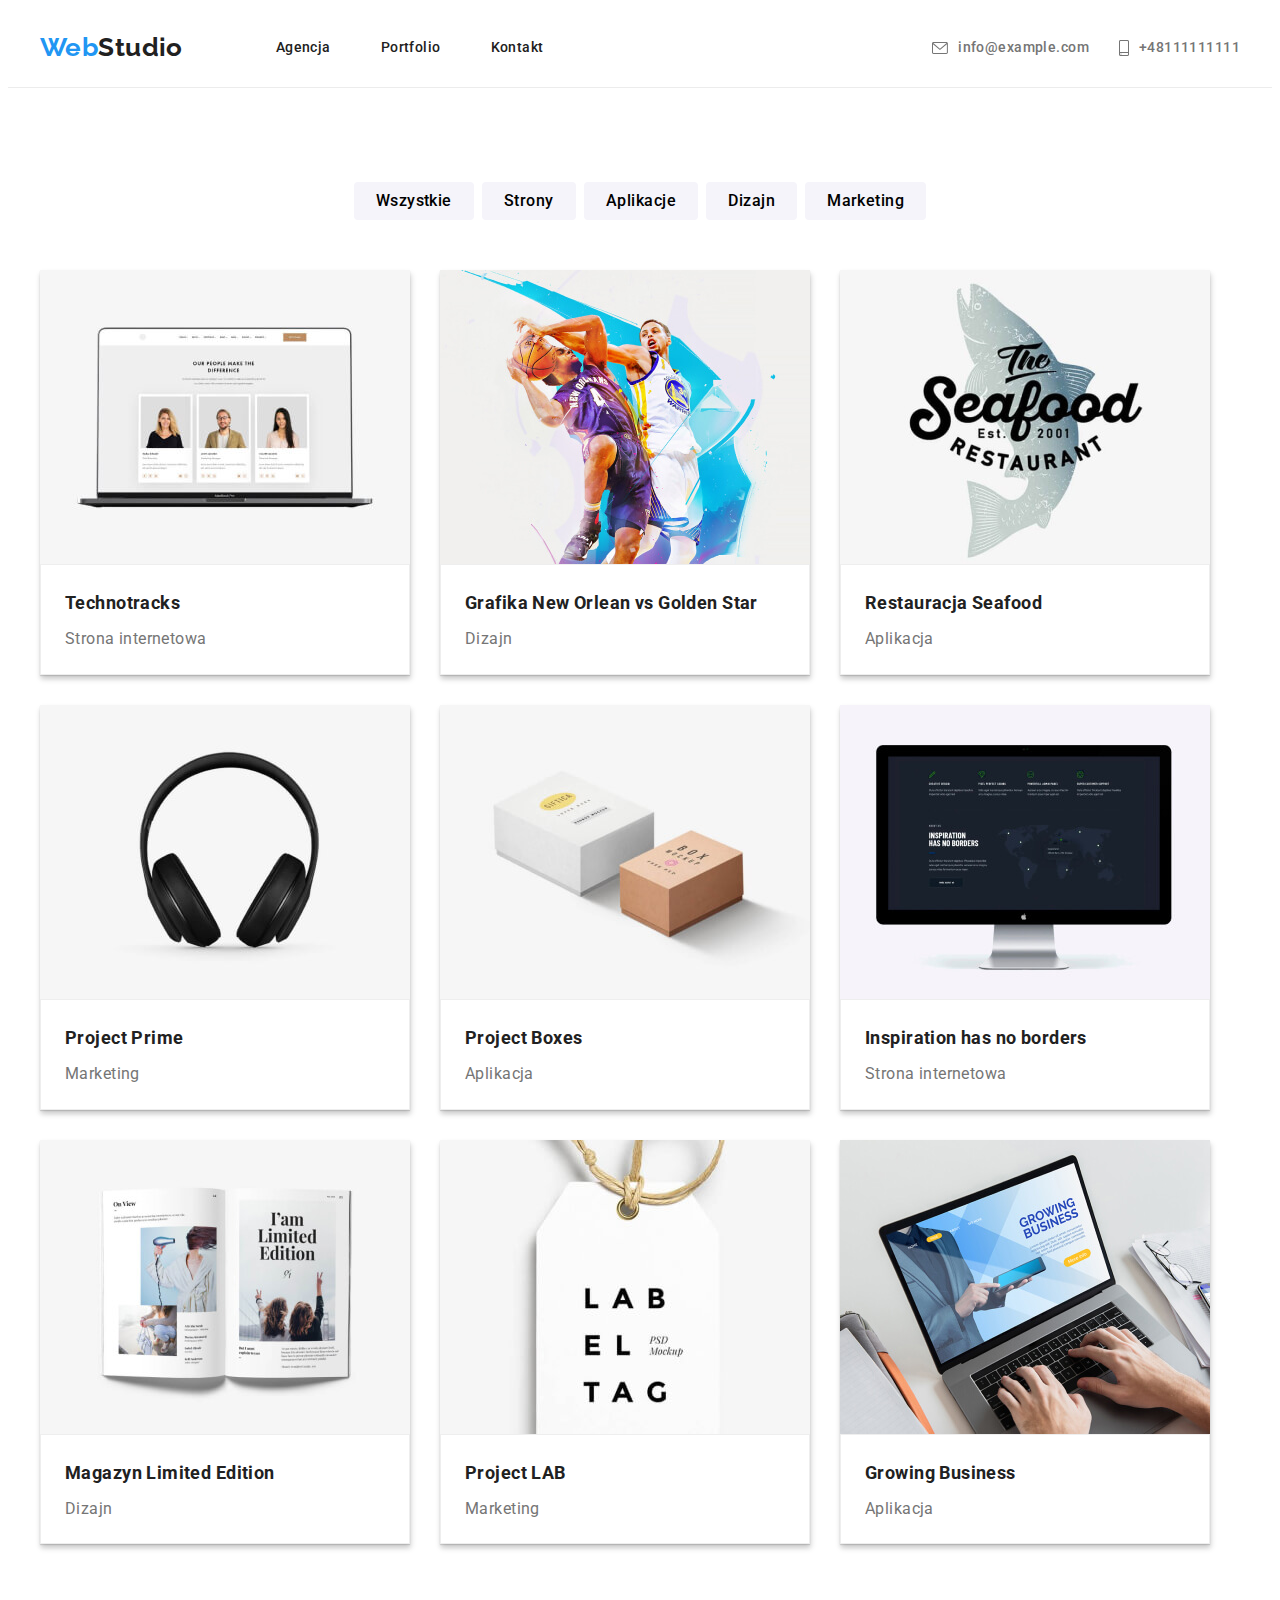
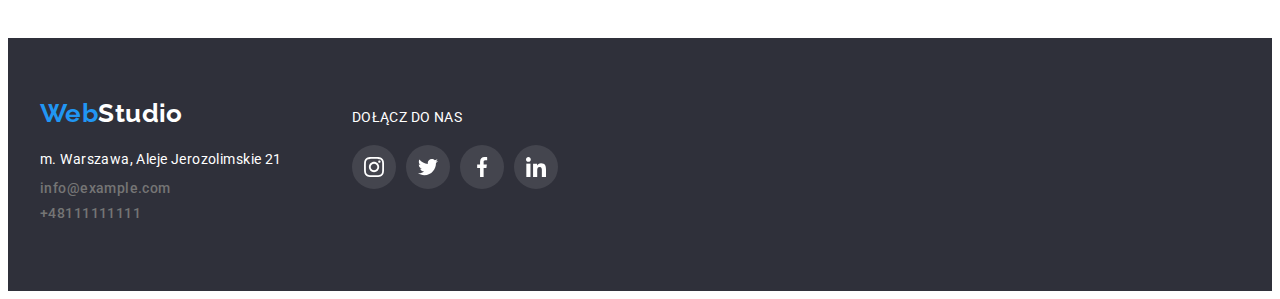
==== portfolio.html @ 13df28d3 "creatingmodal" ====
<!DOCTYPE html>
<html lang="en">
  <head>
    <title>Portfolio</title>
    <link rel="preconnect" href="https://fonts.googleapis.com" />
    <link rel="preconnect" href="https://fonts.gstatic.com" crossorigin />
    <link
      href="https://fonts.googleapis.com/css2?family=Raleway:wght@700&display=swap"
      rel="stylesheet"
    />
    <link rel="preconnect" href="https://fonts.googleapis.com" />
    <link rel="preconnect" href="https://fonts.gstatic.com" crossorigin />
    <link
      href="https://fonts.googleapis.com/css2?family=Roboto:wght@400;500;700;900&display=swap"
      rel="stylesheet"
    />
    <link
      rel="stylesheet"
      href="https://cdnjs.cloudflare.com/ajax/libs/modern-normalize/1.1.0/modern-normalize.min.css"
      integrity="sha512-wpPYUAdjBVSE4KJnH1VR1HeZfpl1ub8YT/NKx4PuQ5NmX2tKuGu6U/JRp5y+Y8XG2tV+wKQpNHVUX03MfMFn9Q=="
      crossorigin="anonymous"
      referrerpolicy="no-referrer"
    />
    <link rel="stylesheet" href="./css/styles.css" />
  </head>
  <body>
    <header class="header-border">
      <div class="container headerstyle">
        <nav class="navigationlist">
          <div class="logo-box">
            <a class="logo" href="index.html" class="studioname"
              ><span class="blue">Web</span>Studio</a
            >
          </div>
          <ul class="header-nav-list topline">
            <li class="headermargin">
              <a class="infolist hoverblue" href="#">Agencja</a>
            </li>
            <li class="headermargin">
              <a class="infolist hoverblue" href="portfolio.html">Portfolio</a>
            </li>
            <li class="headermargin">
              <a class="infolist hoverblue" href="#">Kontakt</a>
            </li>
          </ul>
        </nav>
        <ul class="header-contact-list">
          <li class="mailandtellist">
            <a
              class="infolist colorgrey hoverblue"
              href="mailto:info@example.com"
            >
              <svg width="16px" height="12px">
                <use
                  class="nav-icons"
                  href="./images/icons.svg#icon-envelope"
                ></use>
              </svg>
              info@example.com
            </a>
          </li>
          <li class="mailandtellist">
            <a class="infolist colorgrey hoverblue" href="tel:+48111111111">
              <svg width="10px" height="16px">
                <use
                  class="nav-icons"
                  href="./images/icons.svg#icon-smartphone"
                ></use>
              </svg>
              +48111111111
            </a>
          </li>
        </ul>
      </div>
    </header>

    <main>
      <section class="section">
        <div class="container">
          <ul class="buttons-portfolio">
            <li class="buttons-margin">
              <button type="button" class="button-portfolio">Wszystkie</button>
            </li>
            <li class="buttons-margin">
              <button type="button" class="button-portfolio">Strony</button>
            </li>
            <li class="buttons-margin">
              <button type="button" class="button-portfolio">Aplikacje</button>
            </li>
            <li class="buttons-margin">
              <button type="button" class="button-portfolio">Dizajn</button>
            </li>
            <li class="buttons-margin">
              <button type="button" class="button-portfolio">Marketing</button>
            </li>
          </ul>
          <ul class="portfolio-list">
            <li class="project">
              <a class="project-link" href="#">
                <img
                  src="images/technocracks.jpg"
                  alt="webpage"
                  width="370"
                  height="294"
                />
                <div class="project-border">
                  <p class="imagesdescription">Technotracks</p>
                  <p class="signdescription">Strona internetowa</p>
                </div>
              </a>
            </li>
            <li class="project">
              <a class="project-link" href="#">
                <img
                  src="images/neworleansvs.jpg"
                  alt="basketballmatch"
                  width="370"
                  height="294"
                />
                <div class="project-border">
                  <p class="imagesdescription">
                    Grafika New Orlean vs Golden Star
                  </p>
                  <p class="signdescription">Dizajn</p>
                </div>
              </a>
            </li>
            <li class="project">
              <a class="project-link" href="#">
                <img
                  src="images/seafoodrest.jpg"
                  alt="seafoodlogotype"
                  width="370"
                  height="294"
                />
                <div class="project-border">
                  <p class="imagesdescription">Restauracja Seafood</p>
                  <p class="signdescription">Aplikacja</p>
                </div>
              </a>
            </li>
            <li class="project">
              <a class="project-link" href="#">
                <img
                  src="images/projectprime.jpg"
                  alt="headphonespicture"
                  width="370"
                  height="294"
                />
                <div class="project-border">
                  <p class="imagesdescription">Project Prime</p>
                  <p class="signdescription">Marketing</p>
                </div>
              </a>
            </li>
            <li class="project">
              <a class="project-link" href="#">
                <img
                  src="images/projectboxes.jpg"
                  alt="twodiffboxes"
                  width="370"
                  height="294"
                />
                <div class="project-border">
                  <p class="imagesdescription">Project Boxes</p>
                  <p class="signdescription">Aplikacja</p>
                </div>
              </a>
            </li>

            <li class="project">
              <a class="project-link" href="#">
                <img
                  src="images/inspirationhas.jpg"
                  alt="darthemeondesktop"
                  width="370"
                  height="294"
                />
                <div class="project-border">
                  <p class="imagesdescription">Inspiration has no borders</p>
                  <p class="signdescription">Strona internetowa</p>
                </div>
              </a>
            </li>
            <li class="project">
              <a class="project-link" href="#">
                <img
                  src="images/magazynlimited.jpg"
                  alt="openmagazine"
                  width="370"
                  height="294"
                />
                <div class="project-border">
                  <p class="imagesdescription">Magazyn Limited Edition</p>
                  <p class="signdescription">Dizajn</p>
                </div>
              </a>
            </li>
            <li class="project">
              <a class="project-link" href="#">
                <img
                  src="images/projectlab.jpg"
                  alt="labeltag"
                  width="370"
                  height="294"
                />
                <div class="project-border">
                  <p class="imagesdescription">Project LAB</p>
                  <p class="signdescription">Marketing</p>
                </div>
              </a>
            </li>
            <li class="project">
              <a class="project-link" href="#">
                <img
                  src="images/growingbusiness.jpg"
                  alt="growingbusinesspageonlaptop"
                  width="370"
                  height="294"
                />
                <div class="project-border">
                  <p class="imagesdescription">Growing Business</p>
                  <p class="signdescription">Aplikacja</p>
                </div>
              </a>
            </li>
          </ul>
        </div>
      </section>
    </main>

    <footer class="backround-footer">
      <div class="container footer-container">
        <div class="padding-logo-footer">
          <a class="logo-footer" href="index.html" class="studioname"
            ><span class="blue">Web</span>Studio</a
          >
          <p class="cityadress padding-adress-footer">
            m. Warszawa, Aleje Jerozolimskie 21
          </p>
          <ul>
            <li class="padding-mail-footer">
              <a
                class="infolist colorgrey hoverblue"
                href="mailto:info@example.com"
                >info@example.com</a
              >
            </li>
            <li class="padding-tel-footer">
              <a class="infolist colorgrey hoverblue" href="tel:+48111111111"
                >+48111111111</a
              >
            </li>
          </ul>
        </div>
        <div class="footer-joinus-section">
          <p class="join-us-text">DOŁĄCZ DO NAS</p>
          <ul class="footer-joinus-icons">
            <li class="footer-joinus-margin">
              <a class="footer-joinus-link" href="#">
                <svg width="20" height="20">
                  <use
                    class="joinus-icons"
                    href="./images/icons.svg#icon-instagram-2"
                  ></use>
                </svg>
              </a>
            </li>
            <li class="footer-joinus-margin">
              <a class="footer-joinus-link" href="#">
                <svg width="20" height="20">
                  <use
                    class="joinus-icons"
                    href="./images/icons.svg#icon-twitter-1"
                  ></use>
                </svg>
              </a>
            </li>

            <li class="footer-joinus-margin">
              <a class="footer-joinus-link" href="#">
                <svg width="20" height="20">
                  <use
                    class="joinus-icons"
                    href="./images/icons.svg#icon-facebook-1"
                  ></use>
                </svg>
              </a>
            </li>
            <li class="footer-joinus-margin">
              <a class="footer-joinus-link" href="#">
                <svg width="20" height="20">
                  <use
                    class="joinus-icons"
                    href="./images/icons.svg#icon-linkedin-1"
                  ></use>
                </svg>
              </a>
            </li>
          </ul>
        </div>
      </div>
      <!-- </div> -->
    </footer>
  </body>
</html>
---- css/styles.css ----
:root {
  --main-color: #2196f3;
  --secondary-color: white;
  --third-color: #757575;
  --fourth-color: #ffffff;
  --fifth-color: #212121;
  --sixth-color: #f5f4fa;
  --seventh-color: #2f303a;
  --eighth-color: #e5e5e5;
  --nineth-color: #000000;
  --tenth-color: black;
  --border-color: #eeeeee;
  --headerborder-color: #ececec;
}

ul {
  list-style-type: none;
  padding: 0;
  margin: 0;
}

body {
  font-family: "Roboto", sans-serif;
  color: var(--fifth-color);
  letter-spacing: 0.03em;
  font-size: 14px;
}

h1,
h2,
h3,
h4,
h5,
h6,
p {
  margin: 0;
}
img {
  display: block;
  max-width: 100%;
  height: auto;
}
/* START HEADER */
.studioname {
  color: var(--main-color);
  font-family: "Raleway";
  font-weight: 700;
  font-size: 26px;
  line-height: 1.19;
}

.container {
  padding: 0 15px;
  /* width: 100%; */
  width: 1200px;
  margin: 0 auto;
  /* box-sizing: border-box; */
}
.headerstyle {
  display: flex;
  /* justify-content: space-between; */
  align-items: center;
}
.navigationlist {
  text-decoration: none;
  font-size: 14px;
  line-height: 1.17;
  display: flex;
  align-items: center;
}
.navigationlist > .infolist {
  color: var(--tenth-color);
}
.logo-box {
  margin-right: 93px;
}
.logo,
.logo-footer {
  font-size: 26px;
  font-family: "Raleway", sans-serif;
  text-decoration: none;
  font-weight: 700;
}
.logo {
  color: var(--fifth-color);
}
.logo-footer {
  color: var(--secondary-color);
}

.logo > .blue,
.logo-footer > .blue {
  color: var(--main-color);
}
.header-nav-list {
  display: flex;
  gap: 50px;
}

.header-contact-list {
  display: flex;
  gap: 30px;
  margin-left: auto;
}
.topline {
  font-weight: 500;
  font-size: 14px;
  line-height: 1.14;
}

.headermargin {
  /* margin-right: 46px; */
}
.mailandtellist {
  display: flex;
  /* margin-left: 50px; */
}

.infolist {
  text-decoration: none;
  color: var(--fifth-color);
  font-weight: 500;
  font-size: 14px;
  line-height: 1.14;
  display: flex;
  align-items: center;
}
.infolist svg {
  margin-right: 10px;
  fill: currentColor;
}
/* .infolist:hover svg,
.infolist:focus svg {
  fill: var(--main-color);
} */

.colorgrey {
  color: var(--third-color);
}

/* END HEADER */

/* START MAIN */
.backround {
  background: var(--seventh-color);
  background-image: linear-gradient(
      rgba(47, 48, 58, 0.4),
      rgba(47, 48, 58, 0.4)
    ),
    url(../images/mainhtml.jpg);
  background-size: cover;
  max-width: 1600px;
  height: 600px;
  margin: 0 auto;
}

/* .hero-inner {
  display: flex;
  flex-direction: column;
  align-items: center;
  text-align: center;
} */

.bigtext {
  font-size: 44px;
  color: var(--secondary-color);
  line-height: 1.36;
  letter-spacing: 0.06em;
  text-transform: uppercase;
  width: 696px;
  margin: 0 auto;
  margin-bottom: 30px;
}
.button-main {
  background-color: var(--main-color);
  font-size: 16px;
  font-weight: 700;
  color: var(--secondary-color);
  line-height: 1.88;
  letter-spacing: 0.06em;
  border: none;
  border-radius: 4px;
  padding: 10px 32px;
  cursor: pointer;
  font-family: inherit;
}
.button-portfolio {
  font-family: "Roboto", sans-serif;
  font-weight: 500;
  font-size: 16px;
  line-height: 1.6;
  background-color: var(--sixth-color);
  border: none;
  letter-spacing: 00.03em;
  cursor: pointer;
  font-family: inherit;
  border-radius: 4px;
  padding: 6px 22px;
}
.button-portfolio:hover {
  background-color: var(--main-color);
  color: var(--secondary-color);
  box-shadow: 0px 3px 1px rgba(0, 0, 0, 0.1), 0px 1px 2px rgba(0, 0, 0, 0.08),
    0px 2px 2px rgba(0, 0, 0, 0.12);
}

.section {
  padding-top: 94px;
  padding-bottom: 94px;
}

.lorems-list {
  display: flex;
  gap: 30px;
}
.lorem-backround {
  display: flex;
  justify-content: center;
  align-items: center;
  background-color: #f5f4fa;
  /* padding-top: 25px;
  padding-bottom: 25px; */
  height: 120px;
  border-radius: 4px;
}
.lorem {
  font-weight: 700;
  font-size: 14px;
  line-height: 1.14;
  margin-bottom: 10px;
  margin-top: 30px;
}
.lorem-margin {
  margin-right: 30px;
}

.lorem-margin:last-child {
  margin-right: 0;
}

.lorem-icons {
}
.descriptionlorem {
  line-height: 1.71;
  color: var(--third-color);
}
.whatwedo {
  padding-top: 0;
}
.headtwo {
  font-size: 36px;
  font-weight: 700;
  line-height: 1.17;
  text-align: center;
  margin-bottom: 50px;
}

.list {
  display: flex;
  justify-content: center;
  gap: 30px;
}
.pictures-list {
  display: flex;
  gap: 30px;
}

.backround-ourteam {
  background-color: #f5f4fa;
}
.team-list {
  display: flex;
  gap: 30px;
}

.member {
  background-color: var(--fourth-color);
  box-shadow: 0px 1px 3px rgba(0, 0, 0, 0.12), 0px 1px 1px rgba(0, 0, 0, 0.14),
    0px 2px 1px rgba(0, 0, 0, 0.2);
  border-radius: 0px 0px 4px 4px;
}

.align-member {
  text-align: center;
  padding: 30px 0;
}

.membersname {
  font-weight: 500;
  font-size: 16px;
  line-height: 1.18;
  margin-bottom: 10px;
}

.workofmembers {
  font-size: 16px;
  line-height: 1.18;
  color: var(--third-color);
  margin-bottom: 16px;
}
/* 
.social-list-item {
  display: flex;
  align-items: center;
} */
.social-list-item:hover,
.social-list-item:focus {
}
.social-list {
  display: flex;
  align-items: center;
  justify-content: center;
  gap: 10px;
}

.social-list-link {
  display: flex;
  width: 44px;
  height: 44px;
  border-radius: 50%;
  align-items: center;
  justify-content: center;
  color: #afb1b8;
}
.social-list-link:hover {
  /* .social-list-link:focus { */
  background-color: var(--main-color);
  color: #fff;
}
.social-icon {
  fill: currentColor;
}
.social-list-link:hover svg {
  /* .social-list-link:focus svg { */
  /* fill: var(--fourth-color); */
}

.portfolio-list {
  display: flex;
  gap: 30px;
  flex-wrap: wrap;
}

.contact {
  text-decoration: none;
  color: var(--third-color);
  font-size: 14px;
  font-weight: 500;
  line-height: 1.17;
}
.contact:hover {
  color: var(--main-color);
}

.imagesdescription {
  color: var(--fifth-color);
  font-weight: 700;
  font-size: 18px;
  line-height: 2;
  padding-bottom: 4px;
}
.signdescription {
  color: var(--third-color);

  font-size: 16px;
  line-height: 1.8;
}

.highlight {
  color: var(--nineth-color);
}
.highlightwhite {
  color: var(--fourth-color);
}

.portoflio {
  color: var(--main-color);
  font-weight: 500;
  font-size: 14px;
  line-height: 1.71;
  letter-spacing: 0.02em;
}

.hoverblue:hover,
.hoverblue:focus,
.hoverblue:active {
  color: var(--main-color);
}

.buttons {
  font-weight: 500;
  font-size: 16px;
  line-height: 1.62;
}

.margin-customers {
  margin-right: 30px;
}
.margin-customers:last-child {
  margin-right: 0;
}

.logo-box {
  margin-right: 93px;
  padding-top: 24px;
  padding-bottom: 25px;
}

.hero {
  padding-top: 200px;
  padding-bottom: 200px;
  text-align: center;
}

.buttons-portfolio {
  justify-content: center;
  margin-bottom: 50px;
  display: flex;
}
.buttons-margin:not(:last-child) {
  margin-right: 8px;
}
.buttons-margin :last-child {
  margin-right: 0;
}

.project-link {
  display: block;
  box-shadow: 0px 1px 1px rgba(0, 0, 0, 0.12), 0px 4px 4px rgba(0, 0, 0, 0.06),
    1px 4px 6px rgba(0, 0, 0, 0.16);
  text-decoration-line: none;
}

.project-link:hover,
.project-link:focus {
  color: var(--main-color);
}
.project-border {
  border: 1px solid var(--border-color);
  padding: 20px 24px;
}

.header-border {
  border-bottom: 1px solid var(--headerborder-color);
}

.our-customers {
  text-align: center;
  font-weight: 700;
}

.nav-icons::before {
  margin-right: 10px;
}

.customer {
  display: flex;
  align-items: center;
  justify-content: center;
  border: 1px solid currentColor;
  color: #afb1b8;
  border-radius: 4px;
  width: 170px;
  height: 92px;
  /* padding-left: 32px;
  padding-right: 32px;
  box-sizing: border-box; */
}

.customer svg {
  fill: currentColor;
}

.customer:hover {
  /* .customer:focus { */
  color: var(--main-color);
}

.customer:hover svg,
.customer:focus svg {
  fill: var(--main-color);
}
.nonetextstyle {
  font-style: inherit;
}

/* END MAIN */

/* FOOTER START */

.backround-footer {
  background: var(--seventh-color);
  padding: 60px 0;
}

.cityadress {
  color: var(--fourth-color);

  font-size: 14px;
  line-height: 1.71;
}

/* .padding-logo-footer {
  padding-top: 60px;
  padding-bottom: 20px;
  display: inline-block;
} */
.padding-adress-footer {
  padding-top: 20px;
  padding-bottom: 9px;
}
.padding-mail-footer {
  padding-bottom: 9px;
}
.padding-tel-footer {
  padding-bottom: 9px;
}

.footer-container {
  display: flex;
  align-items: baseline;
}

.footer-joinus-section {
  /* list-style: none; */
  /* padding-top: 72px; */
  margin-left: 70px;
}

.footer-joinus-icons {
  display: flex;
  margin-top: 20px;
}
.join-us-text {
  color: var(--fourth-color);
  font-weight: 700px;
  /* font-size: 14px; */
}
.footer-joinus-link svg {
  fill: var(--fourth-color);
}
.footer-joinus-margin {
  margin-right: 10px;
}

.footer-joinus-margin:last-child {
  margin-right: 0;
}

.footer-joinus-link {
  display: flex;
  border-radius: 50%;
  width: 44px;
  height: 44px;
  align-items: center;
  justify-content: center;
  background: rgba(255, 255, 255, 0.1);
}
.footer-joinus-link:hover,
.footer-joinus-link:focus {
  background-color: var(--main-color);
  box-shadow: 0px 3px 1px rgba(0, 0, 0, 0.1), 0px 1px 2px rgba(0, 0, 0, 0.08),
    0px 2px 2px rgba(0, 0, 0, 0.12);
}

/* MODAL STYLE*/
.backdrop {
  background: rgba(0, 0, 0, 0.2);
  width: 100%;
  height: 100%;
  position: relative;
  /* display: flex;
  justify-content: center;
  align-items: center; */
}
.is-hidden {
  pointer-events: none;
  visibility: hidden;
  opacity: 0;
  /* transform: translateX(-50%) translateY(-50%) scale(0) rotate(0deg)
    skew(40deg, 40deg); */
}

.modal {
  position: absolute;
  width: 528px;
  height: 581px;
  left: 50%;
  right: 50%;
  top: 72%;
  background: #ffffff;
  box-shadow: 0px 1px 3px rgba(0, 0, 0, 0.12), 0px 1px 1px rgba(0, 0, 0, 0.14),
    0px 2px 1px rgba(0, 0, 0, 0.2);
  border-radius: 4px;
  transform: translateX(-50%) translateY(-50%);
}

.close-btn {
  position: absolute;
  width: 18px;
  height: 18px;
  top: 8px;
  right: 8px;
  background: #ffffff;
  border: 1px solid rgba(0, 0, 0, 0.1);
  cursor: pointer;
  border-radius: 50px;
  filter: drop-shadow(0px 4px 4px rgba(0, 0, 0, 0.25));
}
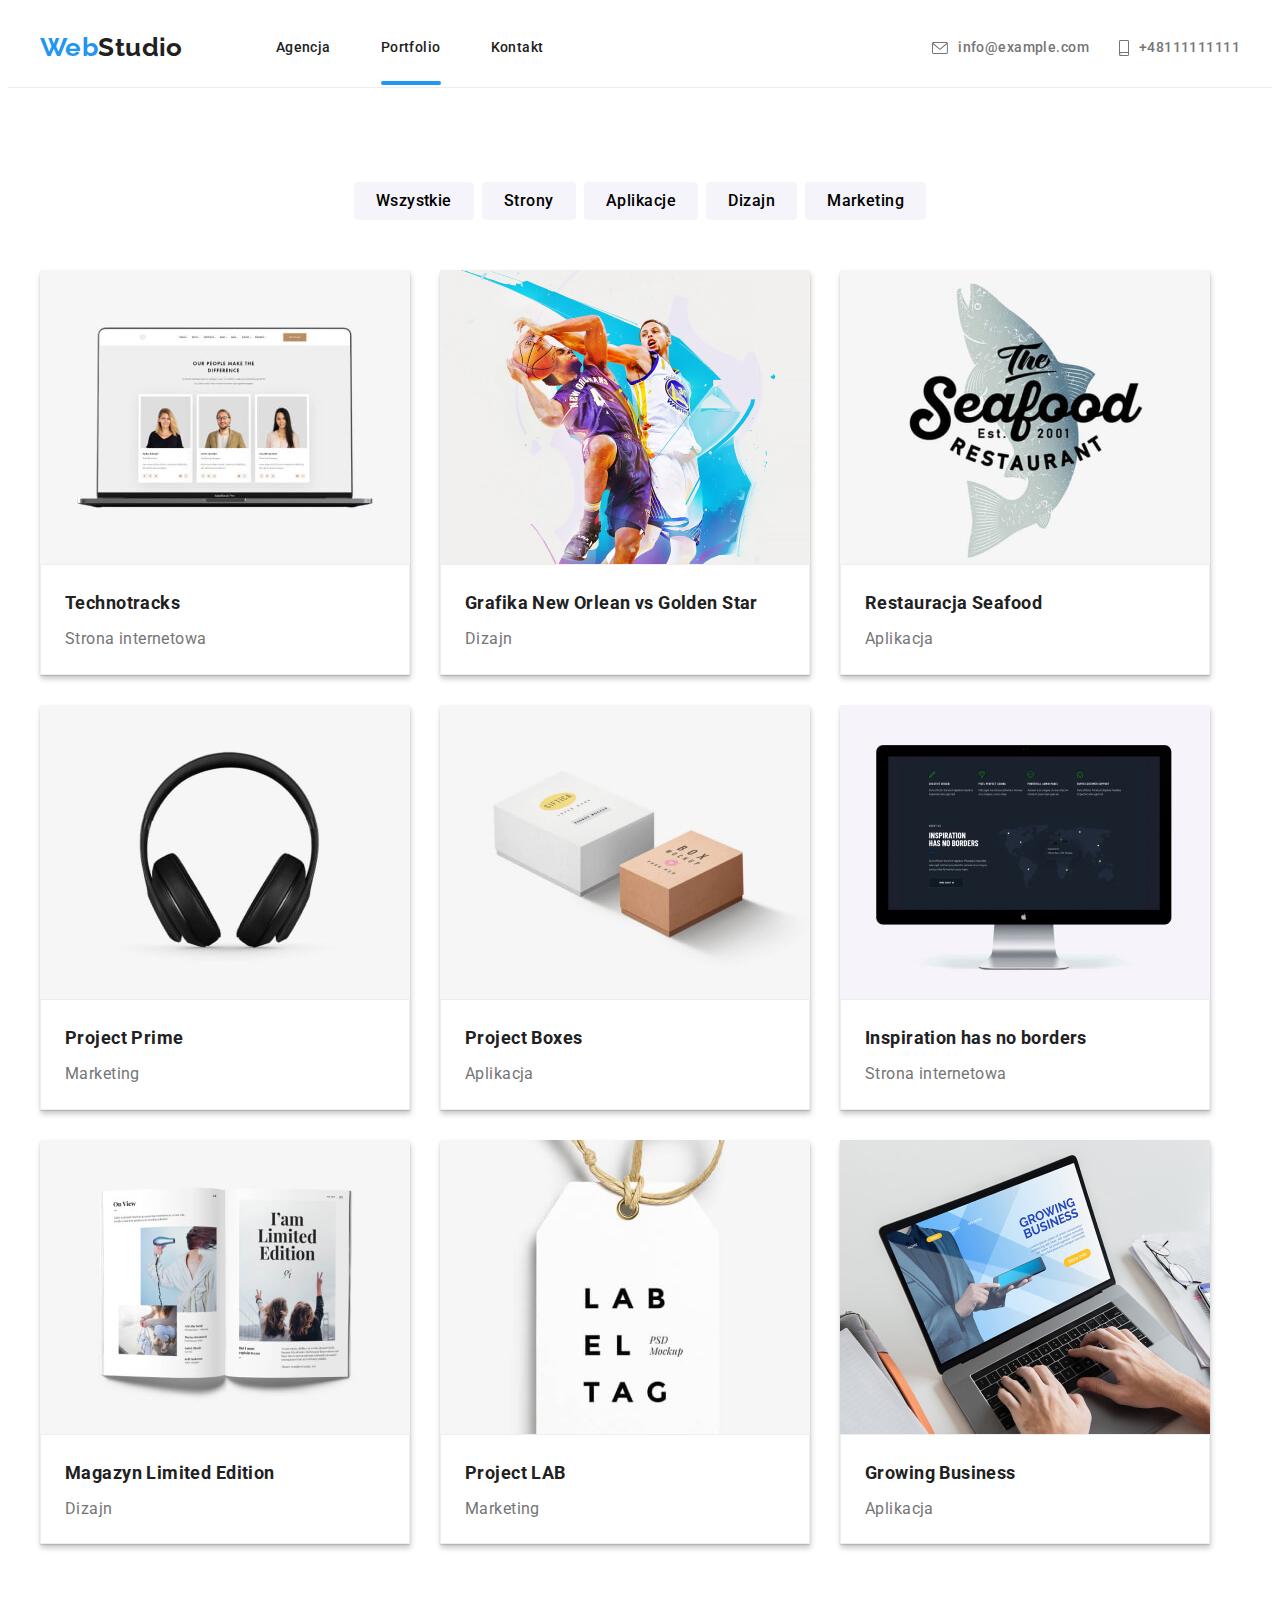
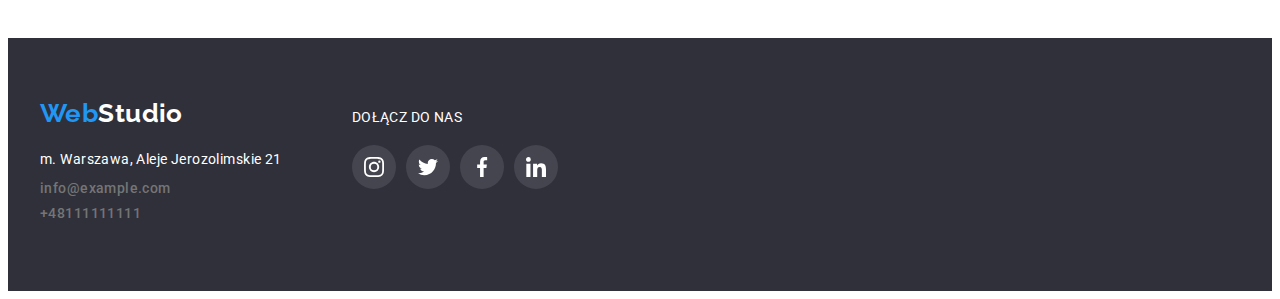
==== commit 4fd714d9: "1st version" ====
--- a/portfolio.html
+++ b/portfolio.html
@@ -37,7 +37,11 @@
               <a class="infolist hoverblue" href="#">Agencja</a>
             </li>
             <li class="headermargin">
-              <a class="infolist hoverblue" href="portfolio.html">Portfolio</a>
+              <a
+                class="infolist infolist-active hoverblue"
+                href="portfolio.html"
+                >Portfolio</a
+              >
             </li>
             <li class="headermargin">
               <a class="infolist hoverblue" href="#">Kontakt</a>
@@ -97,12 +101,20 @@
           <ul class="portfolio-list">
             <li class="project">
               <a class="project-link" href="#">
-                <img
-                  src="images/technocracks.jpg"
-                  alt="webpage"
-                  width="370"
-                  height="294"
-                />
+                <div class="project-active">
+                  <p class="animation-project animation-project-text">
+                    Technocrack jest popularną platformą wykorzystywaną do
+                    rozpowszechniania koronawirusa. Firmy wykorzystują tę
+                    platformę do celów szpiegowskich i ataków na
+                    niezabezpieczone serwery konkurencji
+                  </p>
+                  <img
+                    src="images/technocracks.jpg"
+                    alt="webpage"
+                    width="370"
+                    height="294"
+                  />
+                </div>
                 <div class="project-border">
                   <p class="imagesdescription">Technotracks</p>
                   <p class="signdescription">Strona internetowa</p>
@@ -111,12 +123,20 @@
             </li>
             <li class="project">
               <a class="project-link" href="#">
-                <img
-                  src="images/neworleansvs.jpg"
-                  alt="basketballmatch"
-                  width="370"
-                  height="294"
-                />
+                <div class="project-active">
+                  <p class="animation-project animation-project-text">
+                    Technocrack jest popularną platformą wykorzystywaną do
+                    rozpowszechniania koronawirusa. Firmy wykorzystują tę
+                    platformę do celów szpiegowskich i ataków na
+                    niezabezpieczone serwery konkurencji
+                  </p>
+                  <img
+                    src="images/neworleansvs.jpg"
+                    alt="basketballmatch"
+                    width="370"
+                    height="294"
+                  />
+                </div>
                 <div class="project-border">
                   <p class="imagesdescription">
                     Grafika New Orlean vs Golden Star
@@ -127,12 +147,20 @@
             </li>
             <li class="project">
               <a class="project-link" href="#">
-                <img
-                  src="images/seafoodrest.jpg"
-                  alt="seafoodlogotype"
-                  width="370"
-                  height="294"
-                />
+                <div class="project-active">
+                  <p class="animation-project animation-project-text">
+                    Technocrack jest popularną platformą wykorzystywaną do
+                    rozpowszechniania koronawirusa. Firmy wykorzystują tę
+                    platformę do celów szpiegowskich i ataków na
+                    niezabezpieczone serwery konkurencji
+                  </p>
+                  <img
+                    src="images/seafoodrest.jpg"
+                    alt="seafoodlogotype"
+                    width="370"
+                    height="294"
+                  />
+                </div>
                 <div class="project-border">
                   <p class="imagesdescription">Restauracja Seafood</p>
                   <p class="signdescription">Aplikacja</p>
@@ -141,12 +169,20 @@
             </li>
             <li class="project">
               <a class="project-link" href="#">
-                <img
-                  src="images/projectprime.jpg"
-                  alt="headphonespicture"
-                  width="370"
-                  height="294"
-                />
+                <div class="project-active">
+                  <p class="animation-project animation-project-text">
+                    Technocrack jest popularną platformą wykorzystywaną do
+                    rozpowszechniania koronawirusa. Firmy wykorzystują tę
+                    platformę do celów szpiegowskich i ataków na
+                    niezabezpieczone serwery konkurencji
+                  </p>
+                  <img
+                    src="images/projectprime.jpg"
+                    alt="headphonespicture"
+                    width="370"
+                    height="294"
+                  />
+                </div>
                 <div class="project-border">
                   <p class="imagesdescription">Project Prime</p>
                   <p class="signdescription">Marketing</p>
@@ -155,12 +191,20 @@
             </li>
             <li class="project">
               <a class="project-link" href="#">
-                <img
-                  src="images/projectboxes.jpg"
-                  alt="twodiffboxes"
-                  width="370"
-                  height="294"
-                />
+                <div class="project-active">
+                  <p class="animation-project animation-project-text">
+                    Technocrack jest popularną platformą wykorzystywaną do
+                    rozpowszechniania koronawirusa. Firmy wykorzystują tę
+                    platformę do celów szpiegowskich i ataków na
+                    niezabezpieczone serwery konkurencji
+                  </p>
+                  <img
+                    src="images/projectboxes.jpg"
+                    alt="twodiffboxes"
+                    width="370"
+                    height="294"
+                  />
+                </div>
                 <div class="project-border">
                   <p class="imagesdescription">Project Boxes</p>
                   <p class="signdescription">Aplikacja</p>
@@ -170,12 +214,20 @@
 
             <li class="project">
               <a class="project-link" href="#">
-                <img
-                  src="images/inspirationhas.jpg"
-                  alt="darthemeondesktop"
-                  width="370"
-                  height="294"
-                />
+                <div class="project-active">
+                  <p class="animation-project animation-project-text">
+                    Technocrack jest popularną platformą wykorzystywaną do
+                    rozpowszechniania koronawirusa. Firmy wykorzystują tę
+                    platformę do celów szpiegowskich i ataków na
+                    niezabezpieczone serwery konkurencji
+                  </p>
+                  <img
+                    src="images/inspirationhas.jpg"
+                    alt="darthemeondesktop"
+                    width="370"
+                    height="294"
+                  />
+                </div>
                 <div class="project-border">
                   <p class="imagesdescription">Inspiration has no borders</p>
                   <p class="signdescription">Strona internetowa</p>
@@ -184,12 +236,20 @@
             </li>
             <li class="project">
               <a class="project-link" href="#">
-                <img
-                  src="images/magazynlimited.jpg"
-                  alt="openmagazine"
-                  width="370"
-                  height="294"
-                />
+                <div class="project-active">
+                  <p class="animation-project animation-project-text">
+                    Technocrack jest popularną platformą wykorzystywaną do
+                    rozpowszechniania koronawirusa. Firmy wykorzystują tę
+                    platformę do celów szpiegowskich i ataków na
+                    niezabezpieczone serwery konkurencji
+                  </p>
+                  <img
+                    src="images/magazynlimited.jpg"
+                    alt="openmagazine"
+                    width="370"
+                    height="294"
+                  />
+                </div>
                 <div class="project-border">
                   <p class="imagesdescription">Magazyn Limited Edition</p>
                   <p class="signdescription">Dizajn</p>
@@ -198,12 +258,20 @@
             </li>
             <li class="project">
               <a class="project-link" href="#">
-                <img
-                  src="images/projectlab.jpg"
-                  alt="labeltag"
-                  width="370"
-                  height="294"
-                />
+                <div class="project-active">
+                  <p class="animation-project animation-project-text">
+                    Technocrack jest popularną platformą wykorzystywaną do
+                    rozpowszechniania koronawirusa. Firmy wykorzystują tę
+                    platformę do celów szpiegowskich i ataków na
+                    niezabezpieczone serwery konkurencji
+                  </p>
+                  <img
+                    src="images/projectlab.jpg"
+                    alt="labeltag"
+                    width="370"
+                    height="294"
+                  />
+                </div>
                 <div class="project-border">
                   <p class="imagesdescription">Project LAB</p>
                   <p class="signdescription">Marketing</p>
@@ -212,12 +280,20 @@
             </li>
             <li class="project">
               <a class="project-link" href="#">
-                <img
-                  src="images/growingbusiness.jpg"
-                  alt="growingbusinesspageonlaptop"
-                  width="370"
-                  height="294"
-                />
+                <div class="project-active">
+                  <p class="animation-project animation-project-text">
+                    Technocrack jest popularną platformą wykorzystywaną do
+                    rozpowszechniania koronawirusa. Firmy wykorzystują tę
+                    platformę do celów szpiegowskich i ataków na
+                    niezabezpieczone serwery konkurencji
+                  </p>
+                  <img
+                    src="images/growingbusiness.jpg"
+                    alt="growingbusinesspageonlaptop"
+                    width="370"
+                    height="294"
+                  />
+                </div>
                 <div class="project-border">
                   <p class="imagesdescription">Growing Business</p>
                   <p class="signdescription">Aplikacja</p>
--- a/css/styles.css
+++ b/css/styles.css
@@ -68,6 +68,7 @@
   display: flex;
   align-items: center;
 }
+
 .navigationlist > .infolist {
   color: var(--tenth-color);
 }
@@ -124,11 +125,50 @@
   line-height: 1.14;
   display: flex;
   align-items: center;
+  transition: color 250ms cubic-bezier(0.4, 0, 0.2, 1);
+}
+.infolist-active {
+  position: relative;
+}
+.infolist-active::after {
+  content: "";
+  position: absolute;
+  width: 100%;
+  left: 0;
+  height: 4px;
+  bottom: -29px;
+
+  background: #2196f3;
+  border-radius: 2px;
+}
+.grey-background-img {
+  position: absolute;
+  display: flex;
+  text-align: center;
+  align-items: center;
+  width: 370px;
+  height: 70px;
+  /* left: 215px; */
+  top: 1435px;
+  background: rgba(47, 48, 58, 0.8);
+}
+.grey-background-text {
+  margin-left: 90px;
+  margin-bottom: 27px;
+  font-weight: 700;
+  font-size: 14px;
+  line-height: 16px;
+  text-align: center;
+  letter-spacing: 0.03em;
+  text-transform: uppercase;
+  color: #ffffff;
 }
 .infolist svg {
   margin-right: 10px;
   fill: currentColor;
-}
+  transition: fill 250ms cubic-bezier(0.4, 0, 0.2, 1);
+}
+
 /* .infolist:hover svg,
 .infolist:focus svg {
   fill: var(--main-color);
@@ -196,6 +236,7 @@
   font-family: inherit;
   border-radius: 4px;
   padding: 6px 22px;
+  transition: color 250ms cubic-bezier(0.4, 0, 0.2, 1);
 }
 .button-portfolio:hover {
   background-color: var(--main-color);
@@ -321,6 +362,7 @@
   align-items: center;
   justify-content: center;
   color: #afb1b8;
+  transition: color 250ms cubic-bezier(0.4, 0, 0.2, 1);
 }
 .social-list-link:hover {
   /* .social-list-link:focus { */
@@ -329,10 +371,10 @@
 }
 .social-icon {
   fill: currentColor;
+  /* transition: color 250ms cubic-bezier(0.4, 0, 0.2, 1); */
 }
 .social-list-link:hover svg {
-  /* .social-list-link:focus svg { */
-  /* fill: var(--fourth-color); */
+  transition: fill 250ms cubic-bezier(0.4, 0, 0.2, 1);
 }
 
 .portfolio-list {
@@ -423,6 +465,33 @@
 .buttons-margin :last-child {
   margin-right: 0;
 }
+/* .project {
+  transform: translateY(0%);
+  /* transition: all 0.3s ease-out; */
+
+.project-active {
+  position: relative;
+  overflow: hidden;
+}
+.animation-project {
+  position: absolute;
+  width: 100%;
+  height: 100%;
+  transform: translateY(100%);
+  background: rgba(33, 150, 243, 0.9);
+}
+li:hover p {
+  transform: translateY(0%);
+  transition: 0.3s ease-out;
+}
+
+.animation-project-text {
+  font-weight: 400;
+  font-size: 18px;
+  line-height: 28px;
+  color: #ffffff;
+  letter-spacing: 0.03em;
+}
 
 .project-link {
   display: block;
@@ -462,13 +531,12 @@
   border-radius: 4px;
   width: 170px;
   height: 92px;
-  /* padding-left: 32px;
-  padding-right: 32px;
-  box-sizing: border-box; */
+  transition: color 250ms cubic-bezier(0.4, 0, 0.2, 1);
 }
 
 .customer svg {
   fill: currentColor;
+  transition: fill 250ms cubic-bezier(0.4, 0, 0.2, 1);
 }
 
 .customer:hover {
@@ -568,11 +636,11 @@
   background: rgba(0, 0, 0, 0.2);
   width: 100%;
   height: 100%;
-  position: relative;
-  /* display: flex;
-  justify-content: center;
-  align-items: center; */
-}
+  left: 0;
+  top: 0;
+  position: fixed;
+}
+
 .is-hidden {
   pointer-events: none;
   visibility: hidden;
@@ -587,7 +655,7 @@
   height: 581px;
   left: 50%;
   right: 50%;
-  top: 72%;
+  top: 50%;
   background: #ffffff;
   box-shadow: 0px 1px 3px rgba(0, 0, 0, 0.12), 0px 1px 1px rgba(0, 0, 0, 0.14),
     0px 2px 1px rgba(0, 0, 0, 0.2);
@@ -607,3 +675,29 @@
   border-radius: 50px;
   filter: drop-shadow(0px 4px 4px rgba(0, 0, 0, 0.25));
 }
+
+.vector-button {
+  position: absolute;
+  top: 2px;
+  right: 2px;
+}
+/* .close-vector {
+  display: flex;
+  align-items: center;
+}
+.close-vector svg :hover,
+.close-vector svg:focus {
+  fill: currentColor;
+} */
+/* .close-btn svg {
+  box-sizing: border-box;
+
+  position: absolute;
+  width: 30px;
+  height: 30px;
+  left: 1026px;
+  top: 229px;
+
+  background: #ffffff;
+  border: 1px solid rgba(0, 0, 0, 0.1);
+} */
